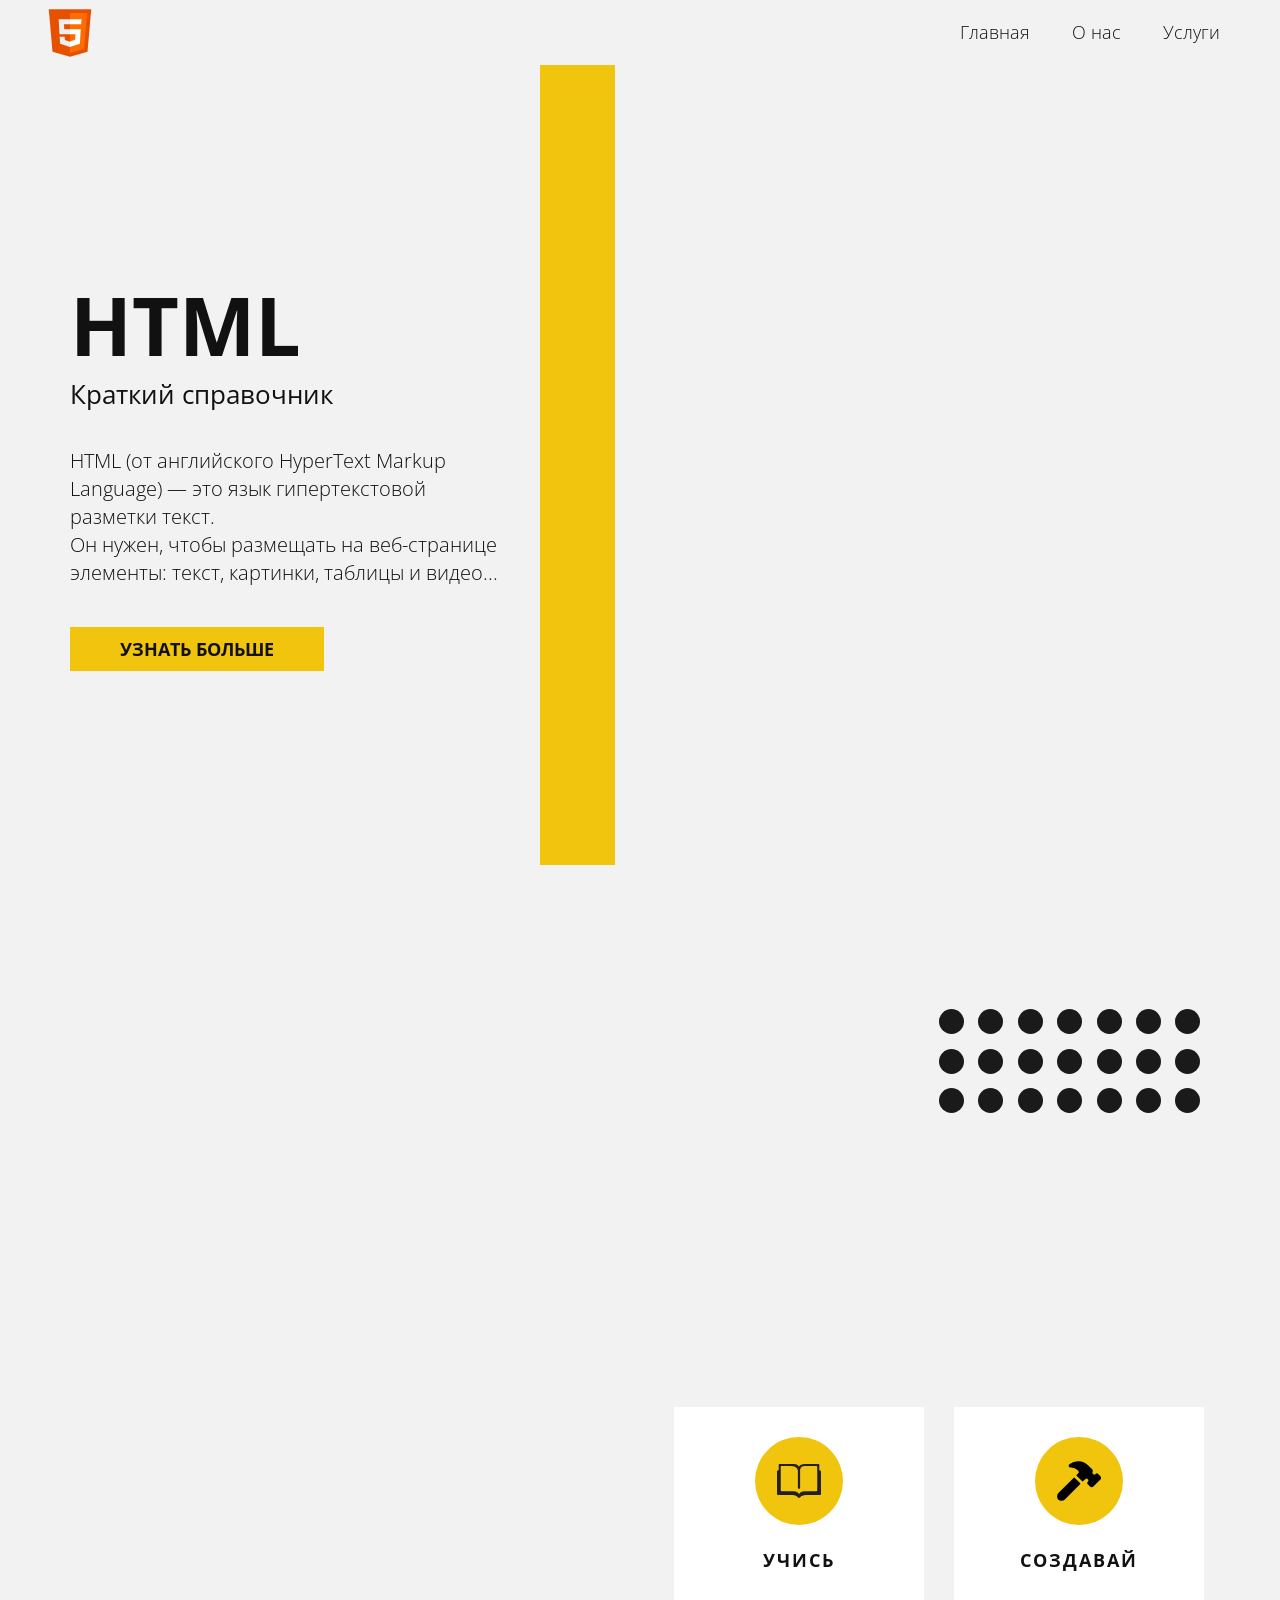
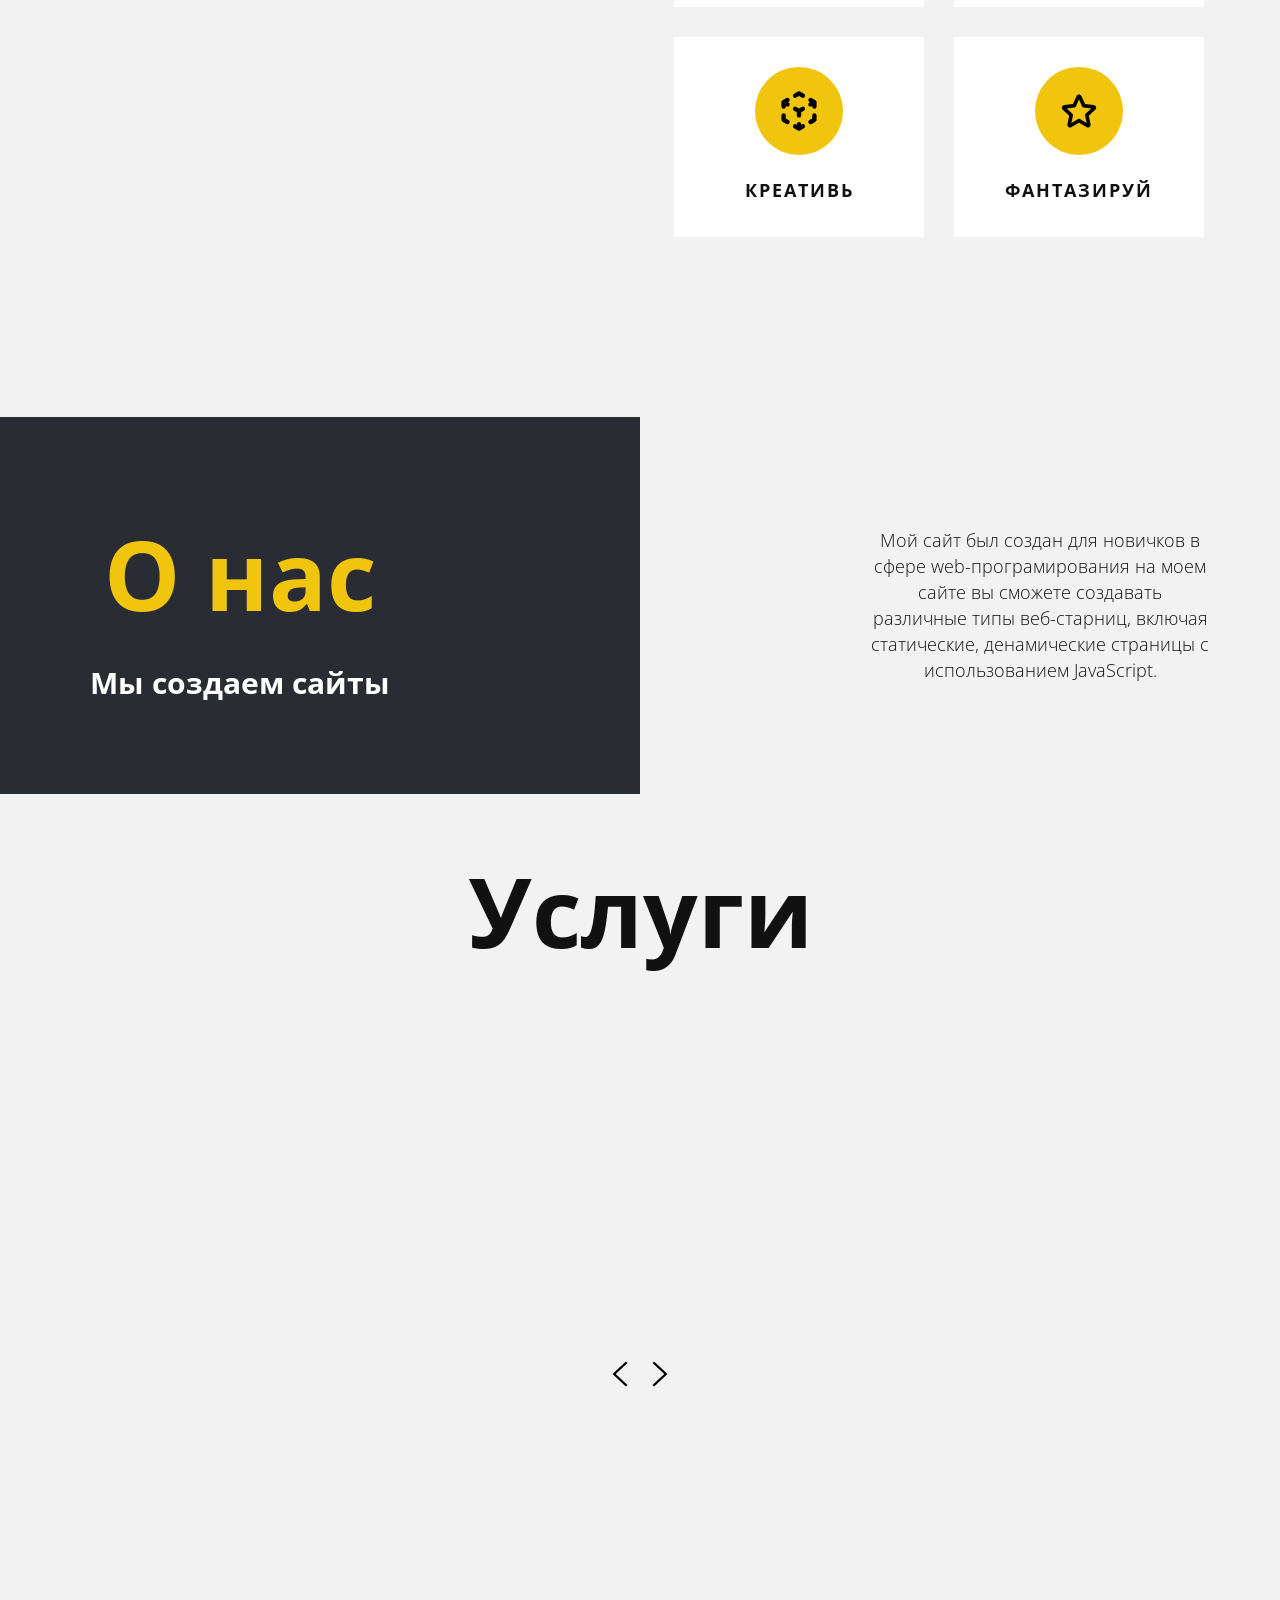
==== index.html @ 26a9660d "Add files via upload" ====
<!doctype html>
<html lang="ru">
<head>
    <meta charset="UTF-8">
    <meta name="viewport"
          content="width=device-width, user-scalable=no, initial-scale=1.0, maximum-scale=1.0, minimum-scale=1.0">
    <meta http-equiv="X-UA-Compatible" content="ie=edge">
    <title>HTML</title>
    <link rel="stylesheet" href="styles.css">
</head>
<body>
<header class="header">
    <div class="container">
        <div class="header__container">
            <svg xmlns="http://www.w3.org/2000/svg" x="0px" y="0px" width="60" height="60" viewBox="0 0 48 48">
                <path fill="#E65100" d="M41,5H7l3,34l14,4l14-4L41,5L41,5z"></path><path fill="#FF6D00" d="M24 8L24 39.9 35.2 36.7 37.7 8z"></path><path fill="#FFF" d="M24,25v-4h8.6l-0.7,11.5L24,35.1v-4.2l4.1-1.4l0.3-4.5H24z M32.9,17l0.3-4H24v4H32.9z"></path><path fill="#EEE" d="M24,30.9v4.2l-7.9-2.6L15.7,27h4l0.2,2.5L24,30.9z M19.1,17H24v-4h-9.1l0.7,12H24v-4h-4.6L19.1,17z"></path>
            </svg>
            <nav class="nav__list">
                <a href="#" class="nav__link active">Главная</a>
                <a href="#1" class="nav__link">О нас</a>
                <a href="#2" class="nav__link">Услуги</a>
            </nav>
        </div>
    </div>
</header>
<main class="main">
    <section class="main__header">
        <div class="container">
            <div class="main__header__content">
                <div class="main__title">
                    <h1>html</h1>
                    <h3>Краткий справочник</h3>
                    <p>HTML (от английского HyperText Markup Language) — это язык   гипертекстовой разметки текст. <br>
                    Он нужен, чтобы размещать на веб-странице элементы: текст, картинки, таблицы и видео...</p>
                    <a target="_blank" href="https://ru.wikipedia.org/wiki/HTML" class="main__button">Узнать больше</a>
                </div>
                <div class="main__title__img">
<!--                    <div class="main__title__img__block">-->
<!--                    </div>-->
                    <div class="main__title__img__content">
<!--                        <img src="images/lot1.jpeg" alt="" class="main__title__img__lot1">-->
                    </div>
                </div>
            </div>
        </div>
    </section>
    <div class="container">
        <section class="main__bloc-title">
                <div class="main__bloc-image">
                    <img src="images/lot2.jpg" alt="">
                    <div class="crygu">
                        <div class="crygu__ctroka">
                            <span></span>
                            <span></span>
                            <span></span>
                            <span></span>
                            <span></span>
                            <span></span>
                            <span></span>
                        </div>
                        <div class="crygu__ctroka">
                            <span></span>
                            <span></span>
                            <span></span>
                            <span></span>
                            <span></span>
                            <span></span>
                            <span></span>
                        </div>
                        <div class="crygu__ctroka">
                            <span></span>
                            <span></span>
                            <span></span>
                            <span></span>
                            <span></span>
                            <span></span>
                            <span></span>
                        </div>
                    </div>
                    <div class="main__zebra">
                        <!--                <img src="images/zebra.png" alt="">-->
                    </div>
                    <div class="main__bloc-title-inner">
                        <div class="main__bloc-title-inner-container">
                            <div class="main__bloc-title-inner-blok">
                                <span class="main__bloc-title-inner-svg">
                                    <?xml version="1.0" ?><!DOCTYPE svg PUBLIC '-//W3C//DTD SVG 1.1//EN'  'http://www.w3.org/Graphics/SVG/1.1/DTD/svg11.dtd'><svg enable-background="new 0 0 64 64" id="Layer_1" version="1.1" viewBox="0 0 64 64" xml:space="preserve" xmlns="http://www.w3.org/2000/svg" xmlns:xlink="http://www.w3.org/1999/xlink"><path d="M62.869,16.842h-0.057c-1.096,0.007-1.266-0.945-1.285-1.387V8.542c0-0.738-0.598-1.336-1.334-1.336H40.428  c-4.959,0-6.809,1.838-7.268,2.415l-0.126,0.175l-0.001,0.003l-0.391,0.536c-0.001,0-0.001,0-0.001,0  c-0.525,0.721-0.982,0.414-1.202,0.178l-0.748-0.933l-0.37-0.446c-0.622-0.653-2.243-1.928-5.456-1.928H3.808  c-0.738,0-1.336,0.598-1.336,1.336v6.825c0,1.195-0.649,1.435-1.047,1.475H1.129c-0.324,0.02-1.078,0.208-1.078,1.595v32.529  c0,0.798,0.647,1.444,1.445,1.444h19.218c6.131,0,8.803,2.312,9.604,3.199l0.457,0.566h0.001c0,0,1.226,1.387,2.518,0l0,0  l0.268-0.314v0.001l0.004-0.003l0.342-0.4c0.01-0.012,0.092-0.104,0.211-0.226c1.023-0.995,3.58-2.823,8.58-2.823h19.805  c0.799,0,1.445-0.646,1.445-1.444V18.122C63.949,16.946,63.098,16.848,62.869,16.842z M58.551,45.862  c0,0.641-0.535,1.158-1.201,1.158H41.055c-5.799,0-7.904,2.62-7.904,2.62l-0.267,0.358l-0.125,0.173c-0.001,0-0.001,0-0.001,0  c-0.553,0.751-1.366,0.006-1.37,0.002l-0.375-0.469c-0.278-0.334-2.408-2.685-7.563-2.685h-16.8c-0.663,0-1.199-0.518-1.199-1.158  V11.199c0-0.64,0.536-1.158,1.199-1.158h13.043c9.702,0,10.621,5.511,10.684,7.112v24.106c0,1.752,0.835,2.081,1.306,2.129h0.701  c0.48-0.048,1.243-0.333,1.243-1.7V16.842h-0.008c0.072-2.005,0.854-6.802,6.689-6.802H57.35c0.666,0,1.201,0.518,1.201,1.158  V45.862z" fill="#241F20"/></svg>
                                </span>
                                <h3>Учись</h3>
                            </div>
                            <div class="main__bloc-title-inner-blok">
                                <span class="main__bloc-title-inner-svg">
                                    <?xml version="1.0" ?><svg viewBox="0 0 24 24" xmlns="http://www.w3.org/2000/svg"><title/><path d="M9.738,10.3a.516.516,0,0,0-.707,0L.768,18.56a2.483,2.483,0,0,0-.733,1.768,2.564,2.564,0,0,0,2.5,2.5A2.481,2.481,0,0,0,4.3,22.1l8.263-8.262a.5.5,0,0,0,0-.707Z"/><path d="M23.524,9.236l-1.06-1.061h0a1,1,0,0,0-1.413,0,1.022,1.022,0,0,1-1.414,0A1,1,0,0,1,19.413,7.1a1.5,1.5,0,0,0-.335-1.607C17.646,4.056,17.07,3.48,16.785,3.249l.007-.006A7.746,7.746,0,0,0,6.761,2.8a1,1,0,0,0-.348,1.138A1.013,1.013,0,0,0,7.4,4.6,5.014,5.014,0,0,1,11.15,6.055c.518.518.78.917.78,1.186a.41.41,0,0,1-.152.308L10.8,8.53a.5.5,0,0,0,0,.707l2.829,2.828a.5.5,0,0,0,.707,0L15.393,11a1.022,1.022,0,0,1,1.413,0,1,1,0,0,1,0,1.414,1,1,0,0,0,0,1.415l1.061,1.061a1.5,1.5,0,0,0,2.121,0l3.535-3.537a1.5,1.5,0,0,0,0-2.121Z"/></svg>
                                </span>
                                <h3>Создавай</h3>
                            </div>
                            <div class="main__bloc-title-inner-blok">
                                <span class="main__bloc-title-inner-svg">
                                    <svg fill="none" viewBox="0 0 20 20" xmlns="http://www.w3.org/2000/svg"><path clip-rule="evenodd" d="M9.504 1.132a1 1 0 0 1 .992 0l1.75 1a1 1 0 1 1-.992 1.736L10 3.152l-1.254.716a1 1 0 1 1-.992-1.736l1.75-1ZM5.618 4.504a1 1 0 0 1-.372 1.364L5.016 6l.23.132a1 1 0 1 1-.992 1.736L4 7.723V8a1 1 0 0 1-2 0V6a.996.996 0 0 1 .52-.878l1.734-.99a1 1 0 0 1 1.364.372Zm8.764 0a1 1 0 0 1 1.364-.372l1.733.99A1.002 1.002 0 0 1 18 6v2a1 1 0 1 1-2 0v-.277l-.254.145a1 1 0 1 1-.992-1.736l.23-.132-.23-.132a1 1 0 0 1-.372-1.364Zm-7 4a1 1 0 0 1 1.364-.372L10 8.848l1.254-.716a1 1 0 1 1 .992 1.736L11 10.58V12a1 1 0 1 1-2 0v-1.42l-1.246-.712a1 1 0 0 1-.372-1.364ZM3 11a1 1 0 0 1 1 1v1.42l1.246.712a1 1 0 1 1-.992 1.736l-1.75-1A1 1 0 0 1 2 14v-2a1 1 0 0 1 1-1Zm14 0a1 1 0 0 1 1 1v2a1 1 0 0 1-.504.868l-1.75 1a1 1 0 1 1-.992-1.736L16 13.42V12a1 1 0 0 1 1-1Zm-9.618 5.504a1 1 0 0 1 1.364-.372l.254.145V16a1 1 0 1 1 2 0v.277l.254-.145a1 1 0 1 1 .992 1.736l-1.735.992a.995.995 0 0 1-1.022 0l-1.735-.992a1 1 0 0 1-.372-1.364Z" fill="#000000" fill-rule="evenodd" class="fill-374151"></path></svg>
                                </span>
                                <h3>Креативь</h3>
                            </div>
                            <div class="main__bloc-title-inner-blok">
                                <span class="main__bloc-title-inner-svg">
                                    <?xml version="1.0" ?><svg baseProfile="tiny" id="Layer_1" version="1.2" viewBox="0 0 24 24"  xml:space="preserve" xmlns="http://www.w3.org/2000/svg" xmlns:xlink="http://www.w3.org/1999/xlink"><g><g><path d="M16.855,20.966c-0.224,0-0.443-0.05-0.646-0.146c-0.035-0.014-0.069-0.031-0.104-0.051l-4.107-2.343L7.891,20.77    c-0.035,0.02-0.07,0.037-0.106,0.053C7.297,21.051,6.7,20.997,6.264,20.68c-0.469-0.34-0.701-0.933-0.586-1.509l0.957-4.642    c-0.374-0.34-0.962-0.875-1.602-1.457l-1.895-1.725c-0.027-0.025-0.055-0.053-0.078-0.082c-0.375-0.396-0.509-0.97-0.34-1.492    C2.893,9.249,3.34,8.861,3.88,8.764C3.914,8.756,3.947,8.75,3.982,8.746l4.701-0.521l1.946-4.31    c0.017-0.038,0.036-0.075,0.06-0.11c0.262-0.473,0.764-0.771,1.309-0.771c0.543,0,1.044,0.298,1.309,0.77    c0.021,0.036,0.041,0.073,0.06,0.112l1.948,4.312l4.701,0.521c0.034,0.003,0.068,0.009,0.104,0.017    c0.539,0.1,0.986,0.486,1.158,1.012c0.17,0.521,0.035,1.098-0.34,1.494c-0.024,0.026-0.051,0.054-0.078,0.078l-3.498,3.184    l0.957,4.632c0.113,0.587-0.118,1.178-0.59,1.519C17.477,20.867,17.173,20.966,16.855,20.966z M8.706,14.402    c-0.039,0.182-0.466,2.246-0.845,4.082l3.643-2.077c0.307-0.175,0.684-0.175,0.99,0l3.643,2.075l-0.849-4.104    c-0.071-0.346,0.045-0.705,0.308-0.942l3.1-2.822l-4.168-0.461c-0.351-0.039-0.654-0.26-0.801-0.584l-1.728-3.821l-1.726,3.821    c-0.146,0.322-0.45,0.543-0.801,0.584l-4.168,0.461l3.1,2.822C8.676,13.682,8.788,14.053,8.706,14.402z"/></g></g></svg>
                                </span>
                                <h3 >Фантазируй</h3>
                            </div>
                        </div>
                    </div>
                </div>
        </section>
    </div>
    <span id="1"></span>

    <section class="main__content-about" >
        <div class="container">
            <div class="main__container-about">
                <div class="main__about">
                    <h2>О нас</h2>
                    <p>Мы создаем сайты</p>
                </div>
                <div class="main__about-img">
                    <img src="images/about.jpg" alt="">
                </div>
                <div class="main__about-text">
                    <p>Мой сайт был создан для новичков в сфере web-програмирования на моем сайте вы сможете создавать различные типы веб-старниц, включая статические, денамические страницы с использованием JavaScript.</p>
                </div>
            </div>
        </div>
    </section>
    <div class="container">
        <h2 id='2' class="container--cyrs-img-h2">Услуги</h2>
        <section class="container--cyrs-img">
                <?xml version="1.0" ?><!DOCTYPE svg  PUBLIC '-//W3C//DTD SVG 1.1//EN'  'http://www.w3.org/Graphics/SVG/1.1/DTD/svg11.dtd'><svg id="prev" style="enable-background:new 0 0 512 512;" version="1.1" viewBox="0 0 512 512"  xml:space="preserve" xmlns="http://www.w3.org/2000/svg" xmlns:xlink="http://www.w3.org/1999/xlink"><polygon points="352,115.4 331.3,96 160,256 331.3,416 352,396.7 201.5,256 "/></svg>
            <div class="slider">
                <div class="slider-line">
                    <div class="content--cyrs-img">
                        <div class="content--cyrs-img-wrep">
                            <div class="main-cyrs__content-block-container">
                                <div class="main-cyrs__content-block">
                                    <h3>Школа itProger</h3>
                                    <p>Этот курс раскажет куда вам стоит двигаться и в целом раскажет о разработке Web-сайтов.</p>
                                    <a target="_blank" href="https://itproger.com/course/website" class="main__button">Узнать больше...</a>
                                </div>
                                <div class="main-cyrs__content-block main-cyrs__content-block-b">
                                    <img src="images/lot2.jpg" alt="">
                                </div>
                                <div class="main-cyrs__content-block">
                                    <h3>mdn web docs</h3>
                                    <p>Учебник и справочник по веб-разработке.</p>
                                    <a target="_blank" href="https://developer.mozilla.org/ru/docs/Learn/HTML" class="main__button">Узнать больше...</a>
                                </div>
                            </div>
                            <div class="main-cyrs__content-block-container">
                                <div class="main-cyrs__content-block main-cyrs__content-block-b">
                                    <img src="images/1.png" alt="">
                                </div>
                                <div class="main-cyrs__content-block">
                                    <h3>code-basics</h3>
                                    <p>Этот курс посвящён азам HTML разметки, работы с типографикой и тд.</p>
                                    <a target="_blank" href="https://code-basics.com/ru/languages/html" class="main__button">Узнать больше...</a>
                                </div>
                                <div class="main-cyrs__content-block main-cyrs__content-block-b">
                                    <img src="images/3.jpg" alt="">
                                </div>
                            </div>
                        </div>
                    </div>
                    <div class="content--cyrs-img">
                        <div class="content--cyrs-img-wrep">
                            <div class="main-cyrs__content-block-container">
                                <div class="main-cyrs__content-block">
                                    <h3>Школа itProger</h3>
                                    <p>Этот курс раскажет куда вам стоит двигаться и в целом раскажет о разработке Web-сайтов.</p>
                                    <a target="_blank" href="https://itproger.com/course/website" class="main__button">Узнать больше...</a>
                                </div>
                                <div class="main-cyrs__content-block main-cyrs__content-block-b">
                                    <img src="images/lot2.jpg" alt="">
                                </div>
                                <div class="main-cyrs__content-block">
                                    <h3>mdn web docs</h3>
                                    <p>Учебник и справочник по веб-разработке.</p>
                                    <a target="_blank" href="https://developer.mozilla.org/ru/docs/Learn/HTML" class="main__button">Узнать больше...</a>
                                </div>
                            </div>
                            <div class="main-cyrs__content-block-container">
                                <div class="main-cyrs__content-block main-cyrs__content-block-b">
                                    <img src="images/1.png" alt="">
                                </div>
                                <div class="main-cyrs__content-block">
                                    <h3>code-basics</h3>
                                    <p>Этот курс посвящён азам HTML разметки, работы с типографикой и тд.</p>
                                    <a target="_blank" href="https://code-basics.com/ru/languages/html" class="main__button">Узнать больше...</a>
                                </div>
                                <div class="main-cyrs__content-block main-cyrs__content-block-b">
                                    <img src="images/3.jpg" alt="">
                                </div>
                            </div>
                        </div>
                    </div>
                </div>
            </div>
                <?xml version="1.0" ?><!DOCTYPE svg  PUBLIC '-//W3C//DTD SVG 1.1//EN'  'http://www.w3.org/Graphics/SVG/1.1/DTD/svg11.dtd'><svg id="next" style="enable-background:new 0 0 512 512;" version="1.1" viewBox="0 0 512 512"  xml:space="preserve" xmlns="http://www.w3.org/2000/svg" xmlns:xlink="http://www.w3.org/1999/xlink"><polygon points="160,115.4 180.7,96 352,256 180.7,416 160,396.7 310.5,256 "/></svg>
        </section>
    </div>
</main>
<footer class="footer">
    <div class="container">
        <div class="footer__container">
            <div class="footer_content">
                <svg xmlns="http://www.w3.org/2000/svg" x="0px" y="0px" width="60" height="60" viewBox="0 0 48 48"><path fill="#E65100" d="M41,5H7l3,34l14,4l14-4L41,5L41,5z"></path><path fill="#FF6D00" d="M24 8L24 39.9 35.2 36.7 37.7 8z"></path><path fill="#FFF" d="M24,25v-4h8.6l-0.7,11.5L24,35.1v-4.2l4.1-1.4l0.3-4.5H24z M32.9,17l0.3-4H24v4H32.9z"></path><path fill="#EEE" d="M24,30.9v4.2l-7.9-2.6L15.7,27h4l0.2,2.5L24,30.9z M19.1,17H24v-4h-9.1l0.7,12H24v-4h-4.6L19.1,17z"></path>
                </svg>
                <h2>Русин В.В.</h2>
            </div>
            <nav class="nav__list">
                <a href="#" class="nav__link active">Главная</a>
                <a href="#1" class="nav__link">О нас</a>
                <a href="#2" class="nav__link">Услуги</a>
            </nav>
        </div>
    </div>
</footer>
<script src="js.js"></script>
</body>
</html>
---- styles.css ----
@import url('https://fonts.googleapis.com/css2?family=Open+Sans:ital,wght@0,300..800;1,300..800&display=swap');

html{
    box-sizing: border-box;
}

*,*:before,*:after {
    box-sizing: inherit;
    padding: 0;
    margin: 0;
    color: #111111;
}

h1, h2, h3, h4, h5{
    font-weight: 300;
    padding: 0;
    margin: 0;
}

body {
    font-family: "Open Sans", sans-serif;
    font-size: 18px;
    font-weight: 300;
    line-height: 1.4;
    background-color: #f2f2f2;
}
a{
    text-decoration: none;
    color: inherit;
}

.container{
    max-width: 1280px;
        padding: 0 40px;
    margin: 0 auto;
}

.header__container{
display: flex;
justify-content: space-between;
align-items: center;
}

.nav__list{
display: flex;
justify-content: space-between;
min-width: 300px;
    color: inherit;
}

.nav__link{
color: inherit;
font-size: inherit;
    padding: 20px;
}

.nav__link:hover{
/*    color: #b29a36;*/
transition: .2s;
transform: scale(1.1);
}

.main__header__content{
    display: flex;
    justify-content: space-between;
    align-items: center;
}

.main__header__content div{
    flex: 1;
}

.main__title{
    max-width: 500px;
    padding: 0 30px;
}

.main__title h1{
    font-size: 4.5em;
    font-weight: 700;
    text-transform: uppercase;
}

.main__title h3{
    position: relative;
    font-size: 1.625rem;
    line-height: 1.4;
    font-weight: 400;
    padding-bottom: 30px;
    top: -0.2em;
}

.main__title__img__content{
    width: 100%;
    height: 800px;
    background: url(images/lot1.jpeg);
    background-size: cover;
    background-repeat: no-repeat;
    background-position: center;
}

.main__title p{
    font-size: 20px;
    padding-bottom: 50px;
}

.main__title__img{
    display: flex;
}

.main__title__img:before{
    content: " ";
    display: block;
    background: #f1c50e;
    width: 75px;
     min-height: 100%;
    padding: 30px;
}

.main__button{
    background-color: #f1c50e;
    padding: 10px 50px;
    font-size: inherit;
    font-weight: bold;
    text-transform: uppercase;
    cursor: pointer;
}

.main__button:hover{
    background-color: #fff;
    transition: .2s;
}


.main__bloc-container{
    width: 100%;
}

.main__bloc-title{
    height: 64em;
    padding: 100px 0;
    position: relative;

}

.main__bloc-image{
    max-width: 57.2em;
}

.main__bloc-image img{
    width: 100%;
    z-index: -1;
}

.crygu{
    position: absolute;
    top: 8em;
    right: 2.2em;
    display: flex;
    flex-direction: column;
    gap: .8em;
}

.crygu__ctroka{
    display: flex;
    gap: 0.8em;
}

.crygu__ctroka span{
    width: 25px;
    height: 25px;
    background-color: #1a1a1a;
    border-radius: 50em;
}

.main__zebra{
    position: absolute;
    right: 0em;
    top: 25em;
    z-index: -2;
    background-image: url(images/zebra.png);
    background-repeat: no-repeat;
    background-position: center center;
    background-size: cover;
    min-width: 600px;
    height: 600px;
}

.main__zebra img{
    width: 100%;
}

.main__bloc-title-inner-blok svg{
    max-width: 44px;
}

.main__bloc-title-inner-svg{
    background-color: #f1c50e;
    display: flex;
    align-items: center;
    justify-content: center;
    height: 88px;
    width: 88px;
    border-radius: 50%;
}

.main__bloc-title-inner-blok{
    display: flex;
    flex-direction: column;
    align-items: center;
    padding: 30px;
    background-color: #fff;
    width: 250px;
    height: 200px;
}

.main__bloc-title-inner-container{
    position: absolute;
    right: 2em;
    bottom: 10em;
    max-width: 530px;
    display: flex;
    flex-wrap: wrap;
    gap: 30px;
}

.main__bloc-title-inner-blok h3{
    text-transform: uppercase;
    letter-spacing: 2px;
    font-size: 1.125rem;
    font-weight: 700;
    margin: 23px 0 0 0;
}

.main__container-about{
    display: flex;
    justify-content: center;
    align-items: center;
    text-align: center;
    padding: 60px 0;

}

.main__content-about{
    background-color: inherit;
    position: relative;
}

.main__content-about:after{
    content: "";
    background-color: #292d33;
    width: 50%;
    height: 100%;
    display: block;
    z-index: -1;
    position: absolute;
    top: 0em;
}
.main__container-about div{
    flex-grow: 1;
    flex-basis: 0;
    padding: 30px;
}

.main__about h2{
    font-size: 6rem;
    font-weight: 700;
    color: #f1c50e !important;
}

.main__about p{
    font-size: 1.875rem;
    font-weight: 700;
    margin: 20px 0 0;
    color: #fff;
}

.main__about-text p{
    line-height: 26px;
    font-size: 1.125rem;
}

.main__about-img img{
    width: 100%;
}

.container--cyrs-img img{
    width: 100%;
    height: 100%;
    display: block;
}

.container--cyrs-img svg{
    max-width: 40px;
    cursor: pointer;
}

.main-cyrs__content-block-b{
    background-color:#f1c50e;
}

.container--cyrs-img-h2{
    font-weight: 700;
    font-size: 6rem;
    text-align: center;
    padding-top: 50px;
}

.container--cyrs-img{
    display: flex;
    justify-content: center;
    padding: 50px 0 100px 0;
}

.content--cyrs-img-wrep{
    display: flex;
    flex-wrap: wrap;
    justify-content: center;
    align-items: center;
}

.main-cyrs__content-block-container{
    display: flex;
}

.main-cyrs__content-block{
    position: relative;
    padding: 30px;
    display: flex;
    flex-direction: column;
    justify-content: center;
    align-items: center;
    flex: 1;
}

.main-cyrs__content-block h3{
    font-size: 1.625rem;
    line-height: 1.4;
    font-weight: bold;
    padding-bottom: 15px;
    text-transform: uppercase;
   text-align: center;
}

.main-cyrs__content-block p{
    padding-bottom: 20px;
    font-weight: 500;
    text-align: justify;
}

.footer_content{
    display: flex;
    align-items: center;
}

.footer_content h2{

    color: #fff;
    padding-left: 10px;
}

.footer__container{
    display: flex;
    align-items: center;
    justify-content: space-between;
        color: #fff;
}

.footer{
    background-color:#1a1a1a;
    padding: 30px 0;

}

.slider{
    overflow: hidden;
    max-width: 100%;
}

.slider-line{
    display: flex;
    transition: all ease 1s;
}
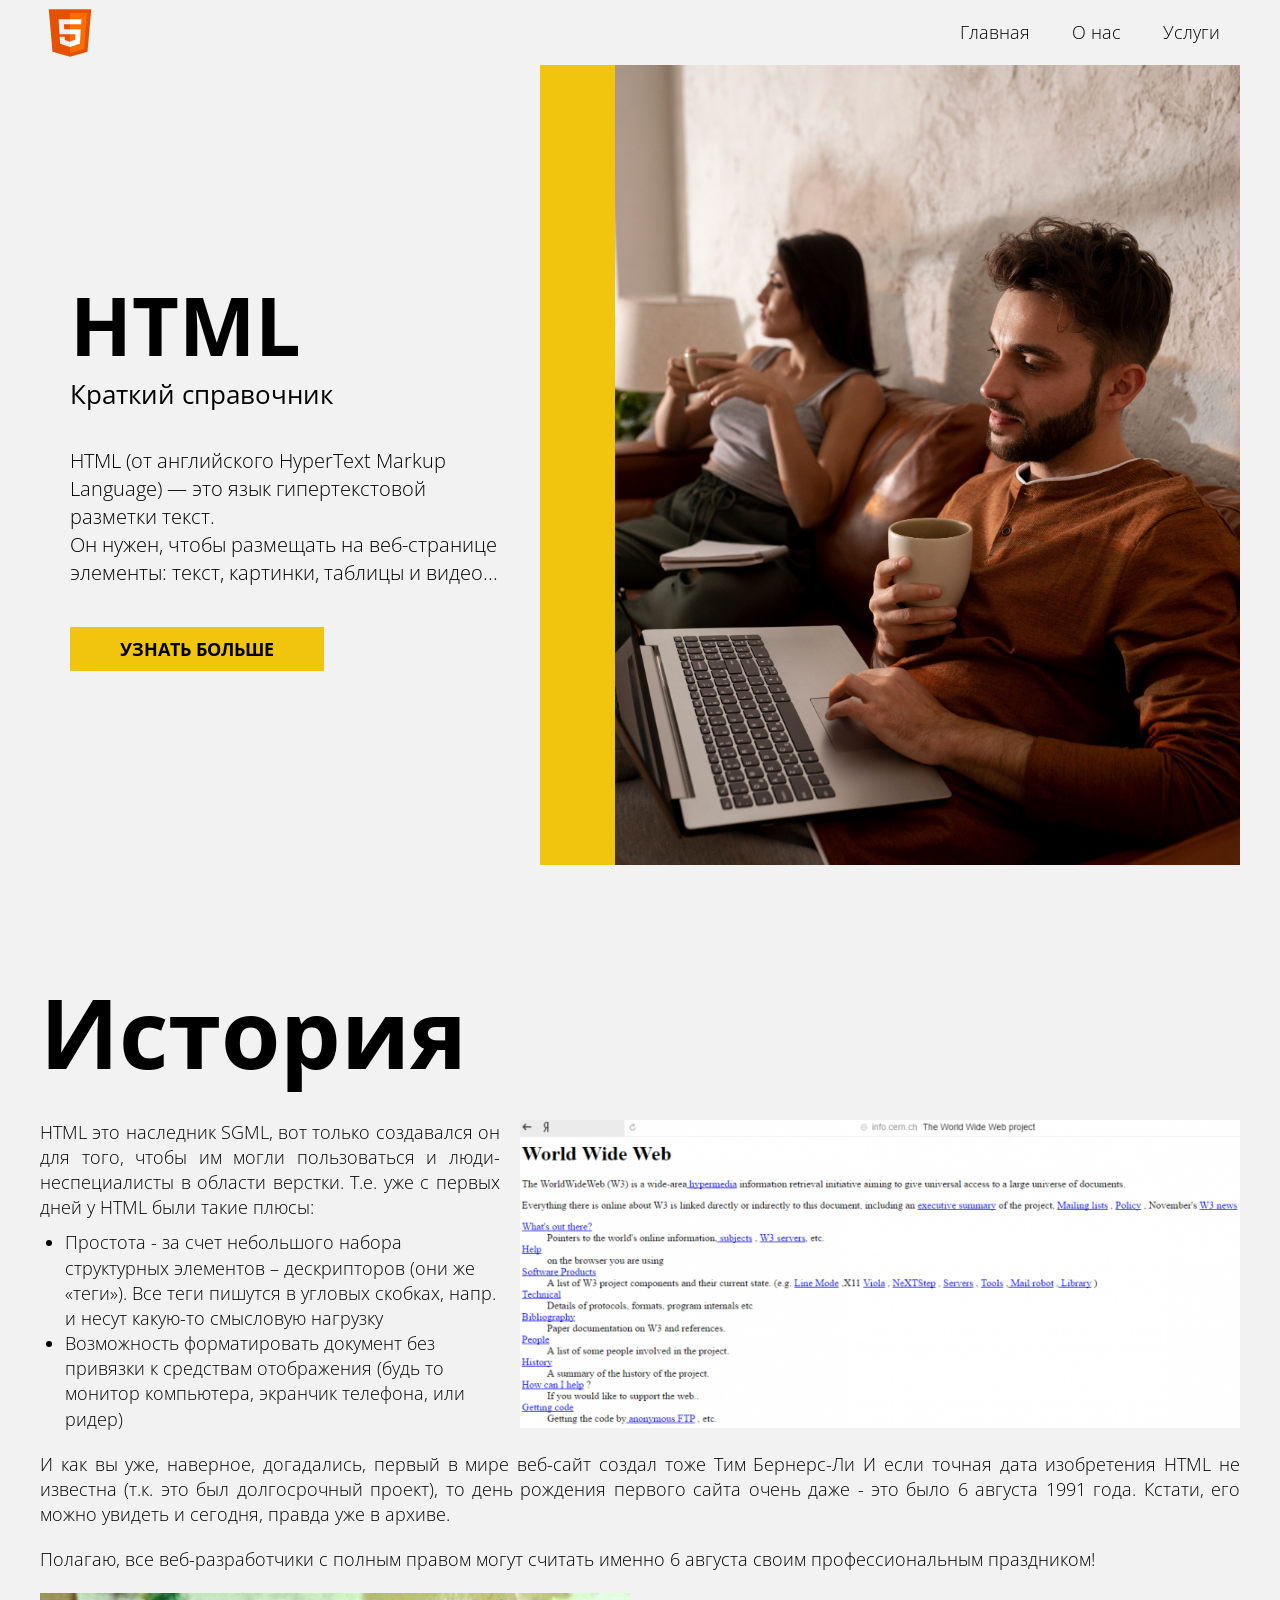
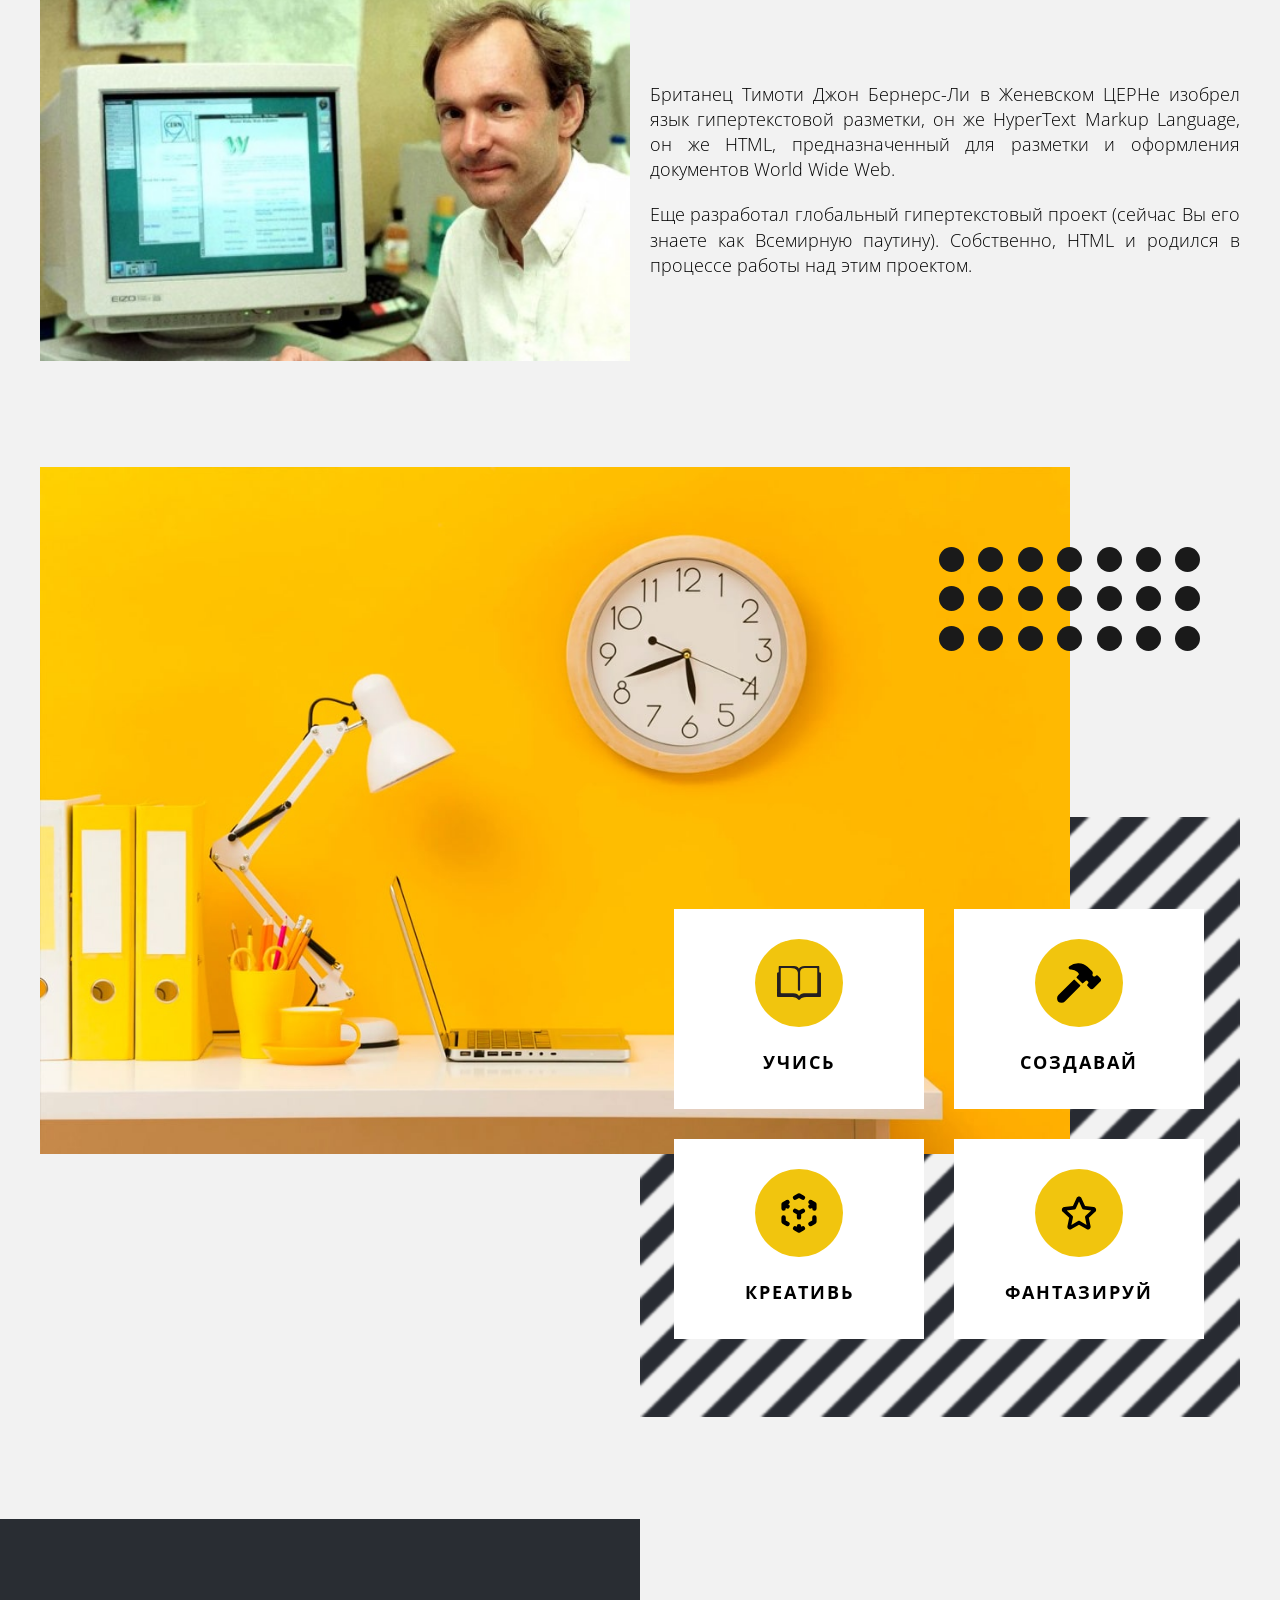
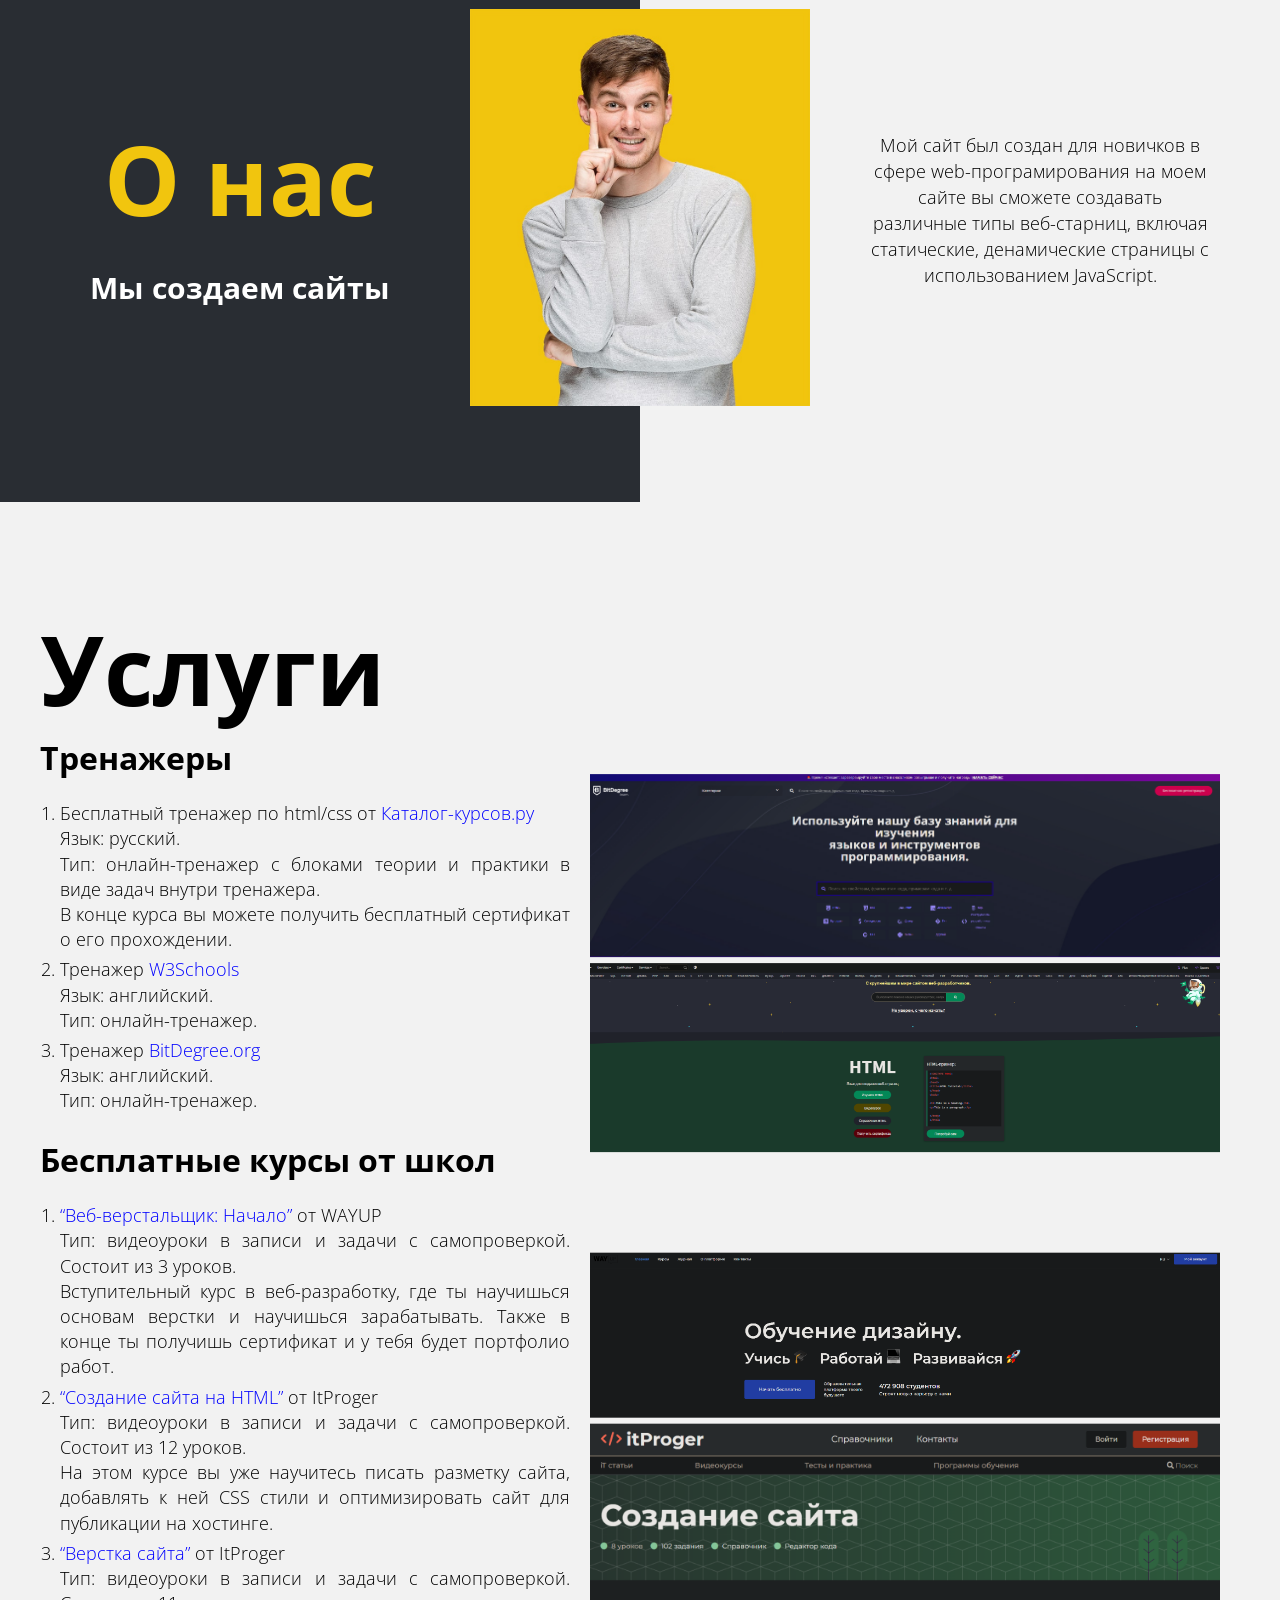
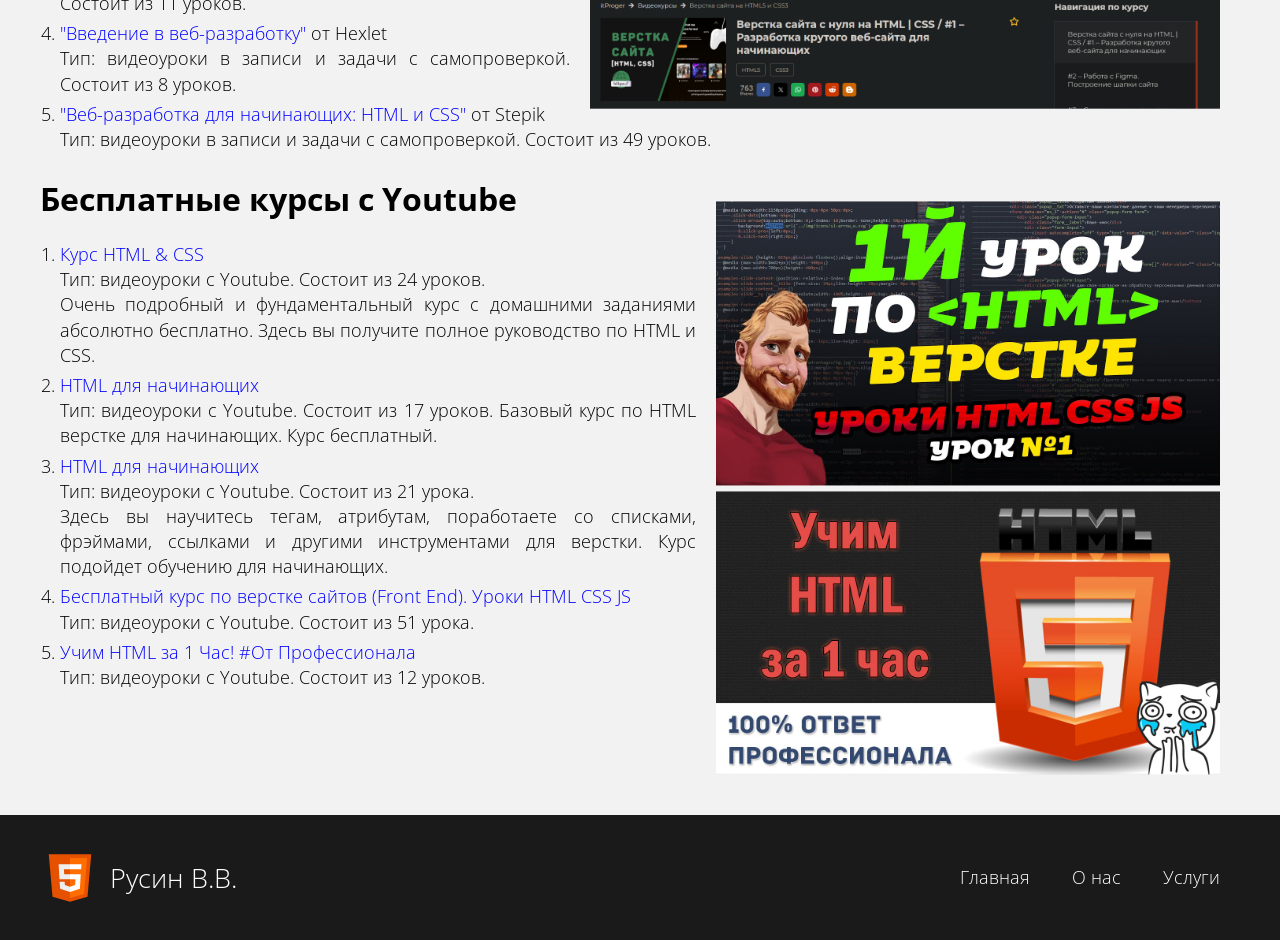
==== commit 63d95644: "Add files via upload" ====
--- a/index.html
+++ b/index.html
@@ -45,6 +45,31 @@
         </div>
     </section>
     <div class="container">
+        <section class="main_ustoru-content">
+            <h2>История</h2>
+            <div class="main_ustoru-img">
+                <img src="images/Ustoru.png" alt="">
+            </div>
+            <p>HTML это наследник SGML, вот только создавался он для того, чтобы им могли пользоваться и люди-неспециалисты в области верстки. Т.е. уже с первых дней у HTML были такие плюсы: </p>
+            <ul>
+                <li>Простота - за счет небольшого набора структурных элементов – дескрипторов (они же «теги»). Все теги пишутся в угловых скобках, напр. и несут какую-то смысловую нагрузку </li>
+                <li>Возможность форматировать документ без привязки к средствам отображения (будь то монитор компьютера, экранчик телефона, или ридер)</li>
+            </ul>
+            <p>И как вы уже, наверное, догадались, первый в мире веб-сайт создал тоже Тим Бернерс-Ли  И если точная дата изобретения HTML не известна (т.к. это был долгосрочный проект), то день рождения первого сайта очень даже - это было 6 августа 1991 года. Кстати, его можно увидеть и сегодня, правда уже в архиве.</p>
+            <p>Полагаю, все веб-разработчики с полным правом могут считать именно 6 августа своим профессиональным праздником!</p>
+            <div class="main_ustoru-text_img">
+                 <div class="main_ustoru-img2">
+                      <img src="images/cor.jpg" alt="">
+                 </div>
+                <div class="main_ustoru-p">
+                    <p>Британец Тимоти Джон Бернерс-Ли в Женевском ЦЕРНе изобрел язык гипертекстовой разметки, он же HyperText Markup Language, он же HTML, предназначенный для разметки и оформления документов World Wide Web.</p>
+                    <p>Еще разработал глобальный гипертекстовый проект (сейчас Вы его знаете как Всемирную паутину). Собственно, HTML и родился в процессе работы над этим проектом.</p>
+                </div>
+            </div>
+        </section>
+    </div>
+
+    <div class="container">
         <section class="main__bloc-title">
                 <div class="main__bloc-image">
                     <img src="images/lot2.jpg" alt="">
@@ -112,7 +137,6 @@
         </section>
     </div>
     <span id="1"></span>
-
     <section class="main__content-about" >
         <div class="container">
             <div class="main__container-about">
@@ -129,81 +153,81 @@
             </div>
         </div>
     </section>
-    <div class="container">
-        <h2 id='2' class="container--cyrs-img-h2">Услуги</h2>
-        <section class="container--cyrs-img">
-                <?xml version="1.0" ?><!DOCTYPE svg  PUBLIC '-//W3C//DTD SVG 1.1//EN'  'http://www.w3.org/Graphics/SVG/1.1/DTD/svg11.dtd'><svg id="prev" style="enable-background:new 0 0 512 512;" version="1.1" viewBox="0 0 512 512"  xml:space="preserve" xmlns="http://www.w3.org/2000/svg" xmlns:xlink="http://www.w3.org/1999/xlink"><polygon points="352,115.4 331.3,96 160,256 331.3,416 352,396.7 201.5,256 "/></svg>
-            <div class="slider">
-                <div class="slider-line">
-                    <div class="content--cyrs-img">
-                        <div class="content--cyrs-img-wrep">
-                            <div class="main-cyrs__content-block-container">
-                                <div class="main-cyrs__content-block">
-                                    <h3>Школа itProger</h3>
-                                    <p>Этот курс раскажет куда вам стоит двигаться и в целом раскажет о разработке Web-сайтов.</p>
-                                    <a target="_blank" href="https://itproger.com/course/website" class="main__button">Узнать больше...</a>
-                                </div>
-                                <div class="main-cyrs__content-block main-cyrs__content-block-b">
-                                    <img src="images/lot2.jpg" alt="">
-                                </div>
-                                <div class="main-cyrs__content-block">
-                                    <h3>mdn web docs</h3>
-                                    <p>Учебник и справочник по веб-разработке.</p>
-                                    <a target="_blank" href="https://developer.mozilla.org/ru/docs/Learn/HTML" class="main__button">Узнать больше...</a>
-                                </div>
-                            </div>
-                            <div class="main-cyrs__content-block-container">
-                                <div class="main-cyrs__content-block main-cyrs__content-block-b">
-                                    <img src="images/1.png" alt="">
-                                </div>
-                                <div class="main-cyrs__content-block">
-                                    <h3>code-basics</h3>
-                                    <p>Этот курс посвящён азам HTML разметки, работы с типографикой и тд.</p>
-                                    <a target="_blank" href="https://code-basics.com/ru/languages/html" class="main__button">Узнать больше...</a>
-                                </div>
-                                <div class="main-cyrs__content-block main-cyrs__content-block-b">
-                                    <img src="images/3.jpg" alt="">
-                                </div>
-                            </div>
-                        </div>
-                    </div>
-                    <div class="content--cyrs-img">
-                        <div class="content--cyrs-img-wrep">
-                            <div class="main-cyrs__content-block-container">
-                                <div class="main-cyrs__content-block">
-                                    <h3>Школа itProger</h3>
-                                    <p>Этот курс раскажет куда вам стоит двигаться и в целом раскажет о разработке Web-сайтов.</p>
-                                    <a target="_blank" href="https://itproger.com/course/website" class="main__button">Узнать больше...</a>
-                                </div>
-                                <div class="main-cyrs__content-block main-cyrs__content-block-b">
-                                    <img src="images/lot2.jpg" alt="">
-                                </div>
-                                <div class="main-cyrs__content-block">
-                                    <h3>mdn web docs</h3>
-                                    <p>Учебник и справочник по веб-разработке.</p>
-                                    <a target="_blank" href="https://developer.mozilla.org/ru/docs/Learn/HTML" class="main__button">Узнать больше...</a>
-                                </div>
-                            </div>
-                            <div class="main-cyrs__content-block-container">
-                                <div class="main-cyrs__content-block main-cyrs__content-block-b">
-                                    <img src="images/1.png" alt="">
-                                </div>
-                                <div class="main-cyrs__content-block">
-                                    <h3>code-basics</h3>
-                                    <p>Этот курс посвящён азам HTML разметки, работы с типографикой и тд.</p>
-                                    <a target="_blank" href="https://code-basics.com/ru/languages/html" class="main__button">Узнать больше...</a>
-                                </div>
-                                <div class="main-cyrs__content-block main-cyrs__content-block-b">
-                                    <img src="images/3.jpg" alt="">
-                                </div>
-                            </div>
-                        </div>
-                    </div>
-                </div>
-            </div>
-                <?xml version="1.0" ?><!DOCTYPE svg  PUBLIC '-//W3C//DTD SVG 1.1//EN'  'http://www.w3.org/Graphics/SVG/1.1/DTD/svg11.dtd'><svg id="next" style="enable-background:new 0 0 512 512;" version="1.1" viewBox="0 0 512 512"  xml:space="preserve" xmlns="http://www.w3.org/2000/svg" xmlns:xlink="http://www.w3.org/1999/xlink"><polygon points="160,115.4 180.7,96 352,256 180.7,416 160,396.7 310.5,256 "/></svg>
-        </section>
-    </div>
+        <span id="2"></span>
+    <section class="main-content-yroku">
+        <div class="container">
+            <h2>Услуги</h2>
+            <h3>Тренажеры</h3>
+            <div class="main-content-yroku_img">
+                <img src="images/trenuc.png" alt="">
+                <img src="images/trenuc1.png" alt="">
+            </div>
+            <ol>
+                <li>Бесплатный тренажер по html/css от <a target="_blank" href="https://katalog-kursov.ru/lessons/html-css/">Каталог-курсов.ру</a><br>
+
+                    Язык: русский.<br>
+                    Тип: онлайн-тренажер с блоками теории и практики в виде задач внутри тренажера.<br>
+                    В конце курса вы можете получить бесплатный сертификат о его прохождении.</li>
+                <li>Тренажер <a  target="_blank" href="https://www.w3schools.com/">W3Schools</a> <br>
+                    Язык: английский.<br>
+                    Тип: онлайн-тренажер.</li>
+                <li>Тренажер <a  target="_blank" href="https://www.bitdegree.org/learn/">BitDegree.org</a> <br>
+                    Язык: английский.<br>
+                    Тип: онлайн-тренажер.</li>
+            </ol>
+            <h3>Бесплатные курсы от школ</h3>
+            <div class="main-content-yroku_img1">
+                <img src="images/trenuc2.png" alt="">
+                <img src="images/trenuc3.png" alt="">
+            </div>
+            <ol>
+                <li><a target="_blank" href="https://wayup.in/ru/">“Веб-верстальщик: Начало” </a> от WAYUP<br>
+Тип: видеоуроки в записи и задачи с самопроверкой. Состоит из 3 уроков.<br>
+Вступительный курс в веб-разработку, где ты научишься основам верстки и научишься зарабатывать. Также в конце ты получишь сертификат и у тебя будет портфолио работ.</li>
+                <li> <a  target="_blank" href="https://itproger.com/course/css3-html5">“Создание сайта на HTML”</a> от ItProger<br>
+
+Тип: видеоуроки в записи и задачи с самопроверкой. Состоит из 12 уроков.<br>
+
+На этом курсе вы уже научитесь писать разметку сайта, добавлять к ней CSS стили и оптимизировать сайт для публикации на хостинге.</li>
+                <li> <a  target="_blank" href="https://itproger.com/course/website">“Верстка сайта”</a> от ItProger <br>
+
+Тип: видеоуроки в записи и задачи с самопроверкой. Состоит из 11 уроков.</li>
+                <li>  <a  target="_blank" href="https://ru.hexlet.io/courses/intro_to_web_development">"Введение в веб-разработку"</a>   от Hexlet<br>
+Тип: видеоуроки в записи и задачи с самопроверкой. Состоит из 8 уроков.</li>
+                <li> <a  target="_blank" href="https://stepik.org/course/38218/promo?search=783470276">"Веб-разработка для начинающих: HTML и CSS"</a> от Stepik<br>
+
+Тип: видеоуроки в записи и задачи с самопроверкой. Состоит из 49 уроков.</li>
+            </ol>
+            <h3>Бесплатные курсы с Youtube</h3>
+            <div class="main-content-yroku_img2">
+                <img src="images/yrokug.jpg" alt="">
+                <img src="images/yrokug1.jpg" alt="">
+            </div>
+            <ol>
+                <li>
+                    <a target="_blank" href="https://www.youtube.com/watch?v=GFqCX2AefQk&list=PLMB6wLyKp7lV9YoWTMCztq-KXYhYPB09K">Курс HTML & CSS</a> <br>
+Тип: видеоуроки с Youtube. Состоит из 24 уроков.<br>
+Очень подробный и фундаментальный курс с домашними заданиями абсолютно бесплатно. Здесь вы получите полное руководство по HTML и CSS.
+                </li>
+                <li><a target="_blank" href="https://youtube.com/watch?v=1OL38vcF-VM&list=PL1NBhQGGj46bA6cFVixqblUDXxso1ctAg">HTML для начинающих</a> <br>
+                    Тип: видеоуроки с Youtube. Состоит из 17 уроков.
+                    Базовый курс по HTML верстке для начинающих. Курс бесплатный.</li>
+                <li>
+                    <a target="_blank" href="https://www.youtube.com/playlist?list=PLY4rE9dstrJyeZlPWoKJr1xKVVnG4w-Hc">HTML для начинающих</a> <br>
+Тип: видеоуроки с Youtube. Состоит из 21 урока.<br>
+Здесь вы научитесь тегам, атрибутам, поработаете со списками, фрэймами, ссылками и другими инструментами для верстки. Курс подойдет обучению для начинающих.
+                </li>
+                <li>
+                    <a target="_blank" href="https://www.youtube.com/watch?v=yJcCKuxfb2o&list=PLM6XATa8CAG4F9nAIYNS5oAiPotxwLFIr">Бесплатный курс по верстке сайтов (Front End). Уроки HTML CSS JS</a> <br>
+Тип: видеоуроки с Youtube. Состоит из 51 урока.
+                </li>
+                <li>
+                                        <a target="_blank" href="https://www.youtube.com/watch?v=5pBcKKiZSGE&list=PLVRz59hsPGN4PuF3rCgIgBijcpmO_oIK3">Учим HTML за 1 Час! #От Профессионала</a> <br>
+Тип: видеоуроки с Youtube. Состоит из 12 уроков.
+                </li>
+            </ol>
+        </div>
+    </section>
 </main>
 <footer class="footer">
     <div class="container">
--- a/styles.css
+++ b/styles.css
@@ -8,7 +8,10 @@
     box-sizing: inherit;
     padding: 0;
     margin: 0;
-    color: #111111;
+}
+
+img {
+    width: 100%;
 }
 
 h1, h2, h3, h4, h5{
@@ -24,6 +27,7 @@
     line-height: 1.4;
     background-color: #f2f2f2;
 }
+
 a{
     text-decoration: none;
     color: inherit;
@@ -31,33 +35,33 @@
 
 .container{
     max-width: 1280px;
-        padding: 0 40px;
+    padding: 0 40px;
     margin: 0 auto;
 }
 
 .header__container{
-display: flex;
-justify-content: space-between;
-align-items: center;
+    display: flex;
+    justify-content: space-between;
+    align-items: center;
 }
 
 .nav__list{
-display: flex;
-justify-content: space-between;
-min-width: 300px;
+    display: flex;
+    justify-content: space-between;
+    min-width: 300px;
     color: inherit;
 }
 
 .nav__link{
-color: inherit;
-font-size: inherit;
+    font-size: inherit;
+    color: inherit;
     padding: 20px;
 }
 
 .nav__link:hover{
 /*    color: #b29a36;*/
-transition: .2s;
-transform: scale(1.1);
+    transition: .2s;
+    transform: scale(1.1);
 }
 
 .main__header__content{
@@ -154,7 +158,7 @@
 
 .crygu{
     position: absolute;
-    top: 8em;
+    top: 10em;
     right: 2.2em;
     display: flex;
     flex-direction: column;
@@ -284,69 +288,6 @@
     width: 100%;
 }
 
-.container--cyrs-img img{
-    width: 100%;
-    height: 100%;
-    display: block;
-}
-
-.container--cyrs-img svg{
-    max-width: 40px;
-    cursor: pointer;
-}
-
-.main-cyrs__content-block-b{
-    background-color:#f1c50e;
-}
-
-.container--cyrs-img-h2{
-    font-weight: 700;
-    font-size: 6rem;
-    text-align: center;
-    padding-top: 50px;
-}
-
-.container--cyrs-img{
-    display: flex;
-    justify-content: center;
-    padding: 50px 0 100px 0;
-}
-
-.content--cyrs-img-wrep{
-    display: flex;
-    flex-wrap: wrap;
-    justify-content: center;
-    align-items: center;
-}
-
-.main-cyrs__content-block-container{
-    display: flex;
-}
-
-.main-cyrs__content-block{
-    position: relative;
-    padding: 30px;
-    display: flex;
-    flex-direction: column;
-    justify-content: center;
-    align-items: center;
-    flex: 1;
-}
-
-.main-cyrs__content-block h3{
-    font-size: 1.625rem;
-    line-height: 1.4;
-    font-weight: bold;
-    padding-bottom: 15px;
-    text-transform: uppercase;
-   text-align: center;
-}
-
-.main-cyrs__content-block p{
-    padding-bottom: 20px;
-    font-weight: 500;
-    text-align: justify;
-}
 
 .footer_content{
     display: flex;
@@ -369,24 +310,105 @@
 .footer{
     background-color:#1a1a1a;
     padding: 30px 0;
-
-}
-
-.slider{
-    overflow: hidden;
+}
+
+.main_ustoru-content{
+    padding-top: 100px;
+}
+
+.main_ustoru-content h2{
+    font-weight: 700;
+    font-size: 6rem;
+}
+
+.main_ustoru-content p{
+    padding-top: 20px;
+    text-align: justify;
+}
+
+.main_ustoru-content ul{
+    padding-left: 25px;
+    padding-top: 10px;
+}
+
+.main_ustoru-img, .main_ustoru-img2 img{
+    width: 100%;
+}
+
+.main_ustoru-img2{
+    margin: 20px 20px 0 0px;
+    flex: 1;
+}
+
+.main_ustoru-img{
+    margin: 20px 0 0 20px;
+    float: right;
+    max-width: 40em;
+}
+
+.main_ustoru-text_img{
+    max-width: 30em;
+}
+
+.main_ustoru-p{
+    flex: 1;
+}
+
+.main_ustoru-text_img{
     max-width: 100%;
-}
-
-.slider-line{
-    display: flex;
-    transition: all ease 1s;
-}
-
-
-
-
-
-
-
-
-
+    display: flex;
+    align-items: center;
+}
+
+.main-content-yroku a{
+    color: blue;
+}
+
+.main-content-yroku{
+    padding: 100px 0;
+}
+
+.main-content-yroku ol{
+    padding: 20px;
+}
+
+.main-content-yroku h3{
+    font-weight: 700;
+    font-size: 2rem;
+}
+
+.main-content-yroku li{
+    padding-bottom: 5px;
+    text-align: justify;
+}
+
+.main-content-yroku h2{
+    font-weight: 700;
+    font-size: 6rem;
+}
+
+#1{
+    position: absolute;
+    top: 20em;
+}
+
+.main-content-yroku_img{
+    margin: 20px;
+    transform: translateY(-7%);
+    max-width: 35em;
+    float: right;
+}
+
+.main-content-yroku_img1{
+    margin: 20px;
+    transform: translateY(6%);
+    max-width: 35em;
+    float: right;
+}
+
+.main-content-yroku_img2{
+    margin: 20px;
+    transform: translateY(-7%);
+    max-width: 28em;
+    float: right;
+}
